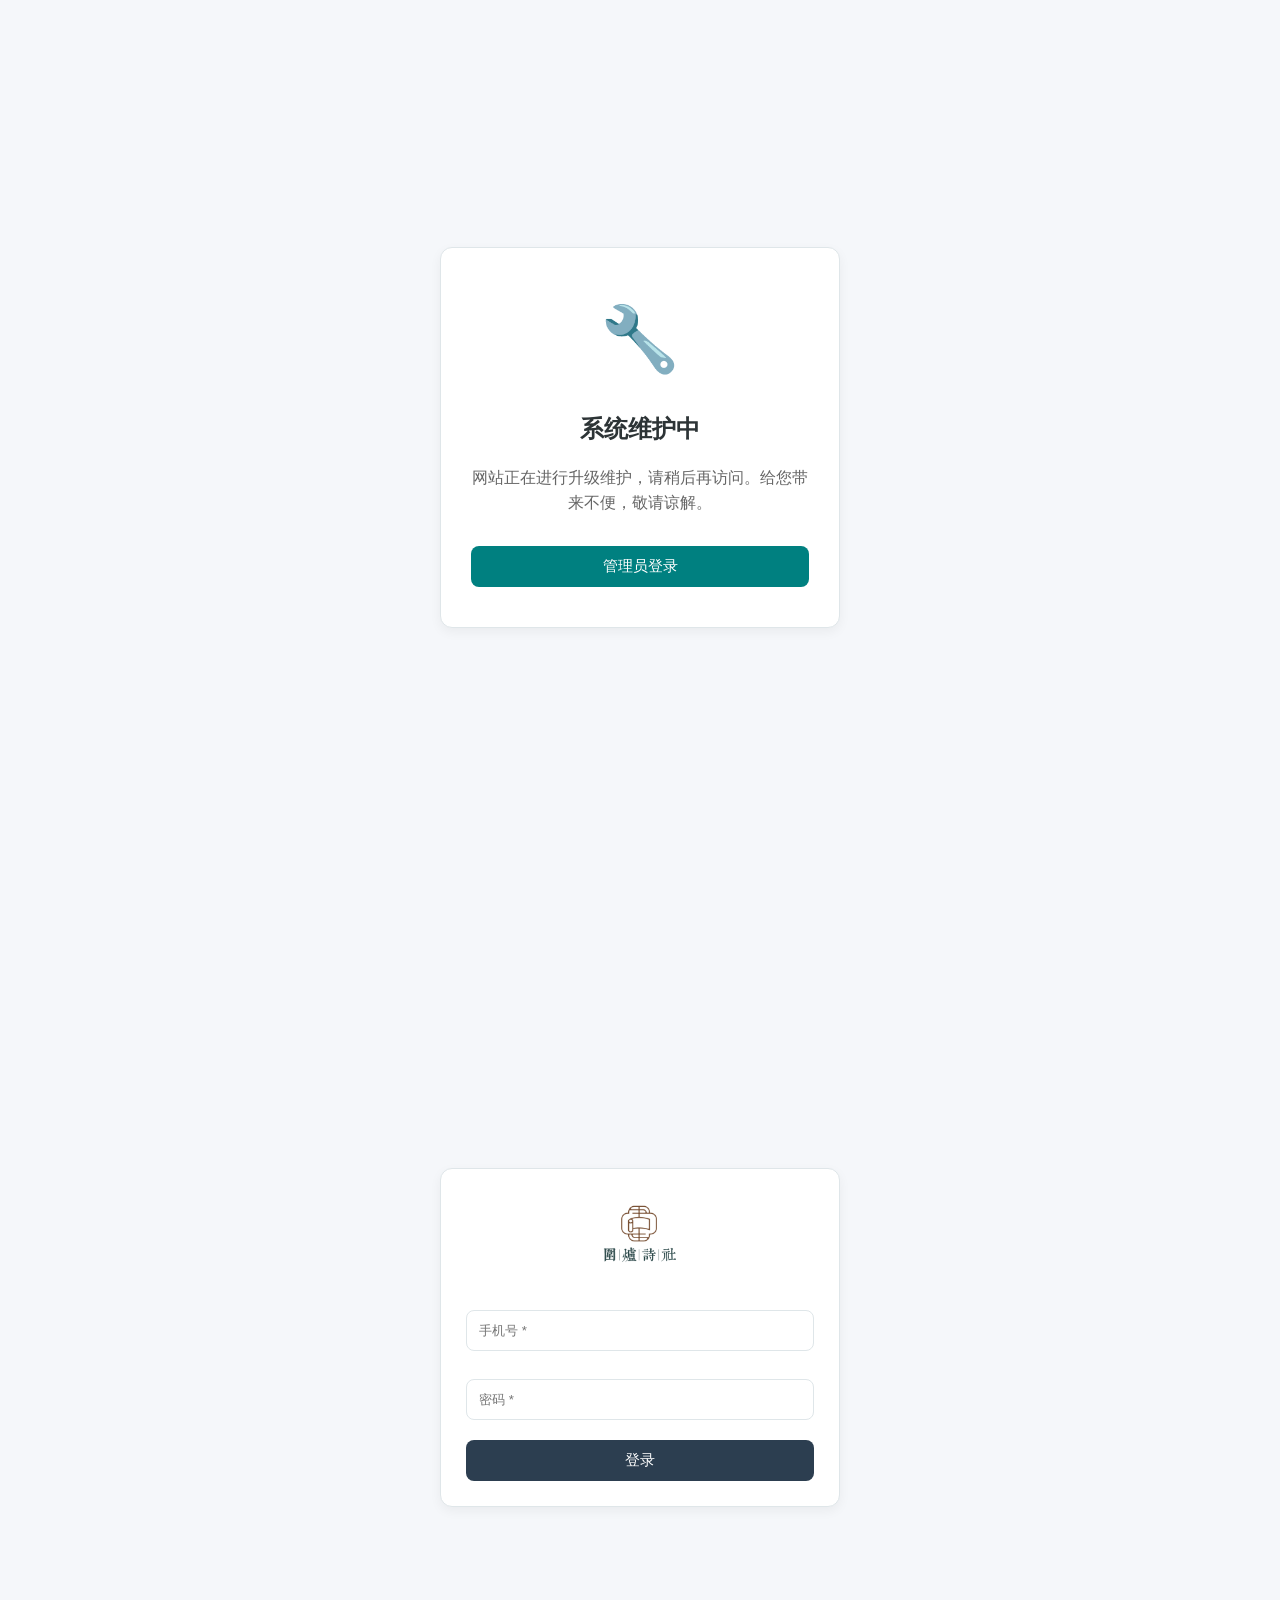
==== src/static/index.html @ 640562e6 "1.完善活动、事务、财务、社员栏目的分页加载更多功能；2.优化财务栏目的字段和统计方式；3.完善部分后端接口的权限验证遗漏。" ====
<!DOCTYPE html>
<html lang="zh-CN">
<head>
    <meta charset="UTF-8">
    <meta name="viewport" content="width=device-width, initial-scale=1.0, maximum-scale=1.0, user-scalable=no">
    <title>围炉诗社</title>
    <link rel="stylesheet" href="/static/style.css">
</head>
<body>
    <!-- 维护模式页面 -->
    <section id="maintenance-section" class="hidden" style="display: flex; height: 100vh; justify-content: center; align-items: center; background: var(--bg);">
        <div class="card" style="width: 100%; max-width: 400px; text-align: center; padding: 40px 30px;">
            <div style="font-size: 64px; margin-bottom: 20px;">🔧</div>
            <h2 style="margin: 0 0 15px 0; color: var(--text);">系统维护中</h2>
            <p style="color: #666; margin-bottom: 30px; line-height: 1.6;">网站正在进行升级维护，请稍后再访问。给您带来不便，敬请谅解。</p>
            <button onclick="showMaintenanceLogin()" style="width: 100%; background: var(--accent);">管理员登录</button>
        </div>
    </section>

    <!-- Login Section (默认隐藏) -->
    <section id="login-section" class="hidden" style="display: flex; height: 100vh; justify-content: center; align-items: center; background: var(--bg);">
        <div class="card" style="width: 100%; max-width: 400px; text-align: center;">
            <div style="margin-bottom: 20px;">
                <img src="/static/logo.png" alt="Logo" style="height: 80px;">
            </div>
            <input type="text" id="login-phone" placeholder="手机号 *">
            <input type="password" id="login-password" placeholder="密码 *">
            <button onclick="login()" style="width: 100%;">登录</button>
        </div>
    </section>

    <!-- Main Content (Hidden by default) -->
    <div id="main-app" class="hidden">
        <nav class="navbar">
            <div class="container nav-container">
                <a href="#" class="brand" onclick="showSection('home')">
                    <img src="/static/logo.png" alt="Logo" class="nav-logo">
                </a>
                <button class="menu-toggle" onclick="toggleMobileMenu()">☰</button>
                <div class="nav-links" id="nav-links">
                    <a href="#" onclick="showSection('activities'); closeMobileMenu();">活动</a>
                    <a href="#" onclick="showSection('chat'); closeMobileMenu();">摆龙门阵</a>
                    <a href="#" onclick="showSection('poems'); closeMobileMenu();">藏诗阁</a>
                    <a href="#" onclick="showSection('tasks'); closeMobileMenu();" class="nav-login-required">事务</a>
                    <a href="#" onclick="showSection('finance'); closeMobileMenu();" class="nav-login-required">财务</a>
                    <a href="#" onclick="showSection('members'); closeMobileMenu();">社员</a>
                    <a href="#" onclick="showSection('admin'); closeMobileMenu();" class="nav-login-required">系统</a>
                    <a href="#" class="nav-user-link nav-login-required" onclick="openProfileModal(); closeMobileMenu();" id="nav-current-user"></a>
                    <a href="#" onclick="logout(); closeMobileMenu();" class="nav-login-required" style="color: #e74c3c;">退出</a>
                    <a href="#" onclick="showLoginPage(); closeMobileMenu();" id="nav-login-btn" class="nav-guest-only" style="color: var(--accent); font-weight: 500;">登录</a>
                </div>
            </div>
        </nav>

        <main class="container">
        
        <!-- Global Search Bar -->
        <div class="search-container">
            <input type="text" id="global-search-input" placeholder="搜索 活动 / 藏诗阁 / 事务 ..." style="width: 100%; padding: 12px; box-sizing: border-box; border: 1px solid #ddd; border-radius: 8px; font-size: 16px; box-shadow: 0 2px 4px rgba(0,0,0,0.05);">
        </div>

        <!-- Search Results Section (Hidden by default) -->
        <section id="search-results-section" class="hidden">
            <h3>搜索结果</h3>
            <div id="search-results-container"></div>
        </section>

        <!-- Home Section -->
        <section id="home" class="active">
            <!-- 第一行：近期活动、最新诗作、围炉值排行榜 -->
            <div class="home-row-1">
                <div class="card home-card">
                    <h3>近期活动</h3>
                    <div id="home-activities-list" class="home-card-content">加载中...</div>
                </div>

                <div class="card home-card">
                    <h3>最新诗作</h3>
                    <div id="latest-poems-list" class="home-card-content">加载中...</div>
                </div>

                <div class="card home-card">
                    <h3 id="points-ranking-title">年度排行榜</h3>
                    <div id="points-ranking-list" class="home-card-content">加载中...</div>
                </div>
            </div>

            <!-- 第二行：今日推荐 + 摆龙门阵（PC端并排，移动端堆叠） -->
            <div class="home-row-2">
                <div class="card home-daily-card">
                    <h3>今日推荐</h3>
                    <div id="daily-poem">加载中...</div>
                </div>
                <div class="card home-chat-card">
                    <h3>摆龙门阵 <span id="home-chat-user-count" style="font-size:0.8em; color:#888;"></span></h3>
                    <div id="home-chat-preview" class="home-card-content home-chat-messages">
                        <div class="empty-hint">暂无消息，快来说点什么吧</div>
                    </div>
                    <div class="home-chat-input-area">
                        <div style="display:flex; gap:8px; align-items:flex-end;">
                            <textarea id="home-chat-input" placeholder="输入消息..." maxlength="1024" rows="1" style="flex:1; margin:0; padding:8px 12px; resize:none; font-family:inherit; font-size:inherit;" oninput="updateHomeChatSendBtn()" onkeydown="if(event.key==='Enter'&&!event.shiftKey){event.preventDefault();sendHomeChatMessage();}"></textarea>
                            <button id="home-chat-send-btn" onclick="sendHomeChatMessage()" disabled style="padding:8px 16px; margin:0;">发送</button>
                        </div>
                    </div>
                </div>
            </div>
        </section>

        <!-- Chat Section -->
        <section id="chat" class="hidden">
            <h2>摆龙门阵</h2>
            <div class="chat-container">
                <div class="chat-main">
                    <div class="card chat-messages-card">
                        <div id="chat-messages" class="chat-messages-list">
                            <div class="empty-hint">暂无消息，快来说点什么吧！</div>
                        </div>
                        <div class="chat-input-area">
                            <div class="chat-input-wrapper">
                                <textarea id="chat-input" placeholder="输入消息（最多1024字）" maxlength="1024" rows="2" oninput="updateChatSendBtn()"></textarea>
                                <div class="chat-input-info">
                                    <span id="chat-char-count">0/1024</span>
                                    <button id="chat-send-btn" onclick="sendChatMessage()" disabled>发送</button>
                                </div>
                            </div>
                        </div>
                    </div>
                </div>
                <div class="chat-sidebar">
                    <div class="card">
                        <h4>在线用户 <span id="chat-online-count">(0)</span></h4>
                        <div id="chat-user-list" class="chat-user-list">
                            <div class="empty-hint">暂无用户</div>
                        </div>
                    </div>
                    <div class="card" style="margin-top:15px;">
                        <h4>龙门阵状态</h4>
                        <div id="chat-status-info" style="font-size:0.85em; color:#666;">
                            <div>内存使用: <span id="chat-memory-usage">-</span></div>
                            <div>消息数量: <span id="chat-msg-count">-</span></div>
                            <div>游客上限: <span id="chat-guest-slots">-</span></div>
                            <div>聊天上限: <span id="chat-max-users">-</span></div>
                        </div>
                    </div>
                </div>
            </div>
        </section>

        <!-- Admin Section -->
        <section id="admin" class="hidden">
            <h2>后台管理仪表盘</h2>
            <div class="card">
                <h3>设备状态</h3>
                <div class="system-status-grid">
                    <div class="status-item">
                        <span class="status-label">设备</span>
                        <span class="status-value" id="admin-platform">-</span>
                    </div>
                    <div class="status-item status-bar-item">
                        <div class="status-bar-header">
                            <span class="status-label">数据存储空间（Flash）</span>
                            <span class="status-text" id="admin-storage-text">-</span>
                        </div>
                        <div class="status-bar">
                            <div class="status-bar-fill" id="admin-storage-bar"></div>
                        </div>
                    </div>
                    <div class="status-item status-bar-item">
                        <div class="status-bar-header">
                            <span class="status-label">运行内存使用</span>
                            <span class="status-text" id="admin-ram-text">-</span>
                        </div>
                        <div class="status-bar">
                            <div class="status-bar-fill" id="admin-ram-bar"></div>
                        </div>
                    </div>
                    <div class="status-item">
                        <span class="status-label">系统时间</span>
                        <span class="status-value status-time" id="admin-system-time">-</span>
                    </div>
                    <div class="status-item status-bar-item">
                        <div class="status-bar-header">
                            <span class="status-label">CPU温度</span>
                            <span class="status-text" id="admin-cpu-temp-text">-</span>
                        </div>
                        <div class="status-bar">
                            <div class="status-bar-fill status-bar-temp" id="admin-cpu-temp-bar"></div>
                        </div>
                    </div>
                    <div class="status-item status-bar-item">
                        <div class="status-bar-header">
                            <span class="status-label">WiFi信号</span>
                            <span class="status-text" id="admin-wifi-signal-text">-</span>
                        </div>
                        <div class="status-bar">
                            <div class="status-bar-fill status-bar-wifi" id="admin-wifi-signal-bar"></div>
                        </div>
                    </div>
                </div>
            </div>

            <div class="card" style="margin-top:20px;">
                <h3>数据统计</h3>
                <div class="stats-grid" id="admin-data-stats">
                    <div class="stat-card">
                        <span class="stat-icon flat-icon icon-members"></span>
                        <div class="stat-info">
                            <span class="stat-value" id="stat-members">-</span>
                            <span class="stat-name">社员</span>
                        </div>
                    </div>
                    <div class="stat-card">
                        <span class="stat-icon flat-icon icon-poems"></span>
                        <div class="stat-info">
                            <span class="stat-value" id="stat-poems">-</span>
                            <span class="stat-name">诗作</span>
                        </div>
                    </div>
                    <div class="stat-card">
                        <span class="stat-icon flat-icon icon-activities"></span>
                        <div class="stat-info">
                            <span class="stat-value" id="stat-activities">-</span>
                            <span class="stat-name">活动</span>
                        </div>
                    </div>
                    <div class="stat-card">
                        <span class="stat-icon flat-icon icon-tasks"></span>
                        <div class="stat-info">
                            <span class="stat-value" id="stat-tasks">-</span>
                            <span class="stat-name">事务</span>
                        </div>
                    </div>
                    <div class="stat-card">
                        <span class="stat-icon flat-icon icon-finance"></span>
                        <div class="stat-info">
                            <span class="stat-value" id="stat-finance">-</span>
                            <span class="stat-name">财务记录</span>
                        </div>
                    </div>
                </div>
            </div>

            <div class="card" style="margin-top:20px;">
                <h3>用户权限说明</h3>
                <div class="role-permissions-grid">
                    <div class="role-card">
                        <div class="role-header" style="background: linear-gradient(135deg, #004d4d, #003d3d);">
                            <span class="role-title">超级管理员</span>
                        </div>
                        <ul class="role-perms">
                            <li>具有系统所有权限</li>
                            <li>Salt与登录有效期设置</li>
                            <li>WiFi与AP配置管理</li>
                            <li>数据备份与恢复</li>
                            <li>管理所有用户与密码</li>
                        </ul>
                    </div>
                    <div class="role-card">
                        <div class="role-header" style="background: linear-gradient(135deg, #006666, #005555);">
                            <span class="role-title">管理员</span>
                        </div>
                        <ul class="role-perms">
                            <li>超管外所有权限</li>
                            <li>管理理事及以下角色</li>
                            <li>WiFi与AP配置管理</li>
                            <li>成员删除与财务记账</li>
                            <li class="perm-deny">不可管理超级管理员</li>
                        </ul>
                    </div>
                    <div class="role-card">
                        <div class="role-header" style="background: linear-gradient(135deg, #008080, #007070);">
                            <span class="role-title">理事</span>
                        </div>
                        <ul class="role-perms">
                            <li>发起活动与事务</li>
                            <li>管理普通社员</li>
                            <li>审批任务与系统设置</li>
                            <li class="perm-deny">不可改Salt/WiFi</li>
                            <li class="perm-deny">不可管理管理员及以上</li>
                        </ul>
                    </div>
                    <div class="role-card">
                        <div class="role-header" style="background: linear-gradient(135deg, #33a3a3, #2d9090);">
                            <span class="role-title">财务</span>
                        </div>
                        <ul class="role-perms">
                            <li>普通社员权限</li>
                            <li>财务记账操作</li>
                            <li>收支明细管理</li>
                            <li class="perm-deny">无成员管理权限</li>
                            <li class="perm-deny">无活动与事务管理权限</li>
                        </ul>
                    </div>
                    <div class="role-card">
                        <div class="role-header" style="background: linear-gradient(135deg, #66c2c2, #55b0b0);">
                            <span class="role-title">普通社员</span>
                        </div>
                        <ul class="role-perms">
                            <li>查看诗社活动</li>
                            <li>发布诗词作品</li>
                            <li>认领事务任务</li>
                            <li>查看财务公示</li>
                            <li>管理个人资料</li>
                        </ul>
                    </div>
                </div>
            </div>

            <div class="card director-only-card" style="margin-top:20px;">
                <h3>系统基础设置</h3>
                
                <!-- 基础信息分组 -->
                <div class="settings-group">
                    <div class="settings-group-title">基础信息</div>
                    <div style="margin-bottom:15px;">
                        <label style="display:block; font-size:0.85em; color:#666; margin-bottom:6px;">系统名称</label>
                        <div class="admin-field-row">
                            <input type="text" id="setting-system-name" placeholder="围炉诗社·理事台" style="flex:1;">
                            <button onclick="saveSystemName()">保存</button>
                        </div>
                    </div>
                    <div>
                        <label style="display:block; font-size:0.85em; color:#666; margin-bottom:6px;">积分名称</label>
                        <div class="admin-field-row">
                            <input type="text" id="setting-points-name" placeholder="围炉值" style="flex:1;">
                            <button onclick="savePointsName()">保存</button>
                        </div>
                    </div>
                </div>
                
                <!-- 功能开关分组 -->
                <div class="settings-group">
                    <div class="settings-group-title">功能开关</div>
                    
                    <div class="switch-row">
                        <div class="switch-info">
                            <div class="switch-title">全站维护模式</div>
                            <div class="switch-desc">开启后仅管理员可访问，其他用户显示维护提示</div>
                        </div>
                        <label class="toggle-switch">
                            <input type="checkbox" id="setting-maintenance-mode" onchange="saveSiteSettings()">
                            <span class="toggle-slider"></span>
                        </label>
                    </div>
                    
                    <div class="switch-row">
                        <div class="switch-info">
                            <div class="switch-title">允许游客访问</div>
                            <div class="switch-desc">关闭后只允许社员及以上用户登录访问网站</div>
                        </div>
                        <label class="toggle-switch">
                            <input type="checkbox" id="setting-allow-guest" onchange="saveSiteSettings()">
                            <span class="toggle-slider"></span>
                        </label>
                    </div>
                    
                    <div class="switch-row">
                        <div class="switch-info">
                            <div class="switch-title">摆龙门阵功能</div>
                            <div class="switch-desc">关闭后用户将无法进入摆龙门阵</div>
                        </div>
                        <label class="toggle-switch">
                            <input type="checkbox" id="setting-chat-enabled" onchange="saveSiteSettings()">
                            <span class="toggle-slider"></span>
                        </label>
                    </div>
                    
                    <div style="margin-top:12px;">
                        <label style="display:block; font-size:0.85em; color:#666; margin-bottom:6px;">龙门阵游客上限</label>
                        <div class="admin-field-row">
                            <input type="number" id="setting-chat-guest-max" min="0" max="10" placeholder="10" style="flex:1;">
                            <button onclick="saveSiteSettings()">保存</button>
                        </div>
                        <p style="font-size:0.75em; color:#888; margin-top:6px;">允许游客参与人数，范围0-10人，0表示禁止游客</p>
                    </div>
                    
                    <div style="margin-top:12px;">
                        <label style="display:block; font-size:0.85em; color:#666; margin-bottom:6px;">龙门阵人数上限</label>
                        <div class="admin-field-row">
                            <input type="number" id="setting-chat-max-users" min="5" max="100" placeholder="20" style="flex:1;">
                            <button onclick="saveSiteSettings()">保存</button>
                        </div>
                        <p style="font-size:0.75em; color:#888; margin-top:6px;">限制同时在线人数，范围5-100人，默认20人</p>
                    </div>
                    
                    <div style="margin-top:12px;">
                        <label style="display:block; font-size:0.85em; color:#666; margin-bottom:6px;">聊天室缓存大小 (KB)</label>
                        <div class="admin-field-row">
                            <input type="number" id="setting-chat-cache-size" min="16" max="1024" placeholder="128" style="flex:1;">
                            <button onclick="saveSiteSettings()">保存</button>
                        </div>
                        <p style="font-size:0.75em; color:#888; margin-top:6px;">消息缓存占用内存，范围16-1024KB，默认128KB</p>
                    </div>
                </div>
            </div>

            <div class="card admin-only-card" style="margin-top:20px;">
                <h3>WiFi 设置</h3>
                <p style="color:#666; font-size:0.85em; margin-bottom:15px;">配置设备网络连接，支持STA客户端模式和AP热点模式。</p>
                
                <!-- STA模式 -->
                <div style="margin-bottom:20px; padding-bottom:20px; border-bottom:1px solid #eee;">
                    <h4 style="font-size:0.95em; color:#333; margin-bottom:15px; display:flex; align-items:center;">
                        <span id="wifi-mode-sta-badge" style="background:#6c757d; color:#fff; width:20px; height:20px; border-radius:50%; display:inline-flex; align-items:center; justify-content:center; font-size:0.75em; margin-right:8px;">1</span>
                        STA模式（连接WiFi）
                    </h4>
                    <div class="wifi-form-grid" style="margin-bottom:15px;">
                        <div>
                            <label style="display:block; font-size:0.85em; color:#666; margin-bottom:4px;">WiFi名称 (SSID)</label>
                            <input type="text" id="wifi-ssid" placeholder="输入WiFi名称" style="width:100%;">
                        </div>
                        <div>
                            <label style="display:block; font-size:0.85em; color:#666; margin-bottom:4px;">WiFi密码</label>
                            <input type="password" id="wifi-password" placeholder="输入WiFi密码" style="width:100%;">
                        </div>
                    </div>
                    
                    <div style="margin-bottom:12px;">
                        <label style="display:block; font-size:0.85em; color:#666; margin-bottom:10px;">IP地址获取方式</label>
                        <div class="ip-mode-selector">
                            <label class="ip-mode-option">
                                <input type="radio" name="wifi-ip-mode" value="dhcp" checked onchange="toggleStaticIpFields()">
                                <span class="ip-mode-label">
                                    <span class="ip-mode-title">自动获取</span>
                                    <span class="ip-mode-desc">DHCP</span>
                                </span>
                            </label>
                            <label class="ip-mode-option">
                                <input type="radio" name="wifi-ip-mode" value="static" onchange="toggleStaticIpFields()">
                                <span class="ip-mode-label">
                                    <span class="ip-mode-title">静态IP</span>
                                    <span class="ip-mode-desc">手动配置</span>
                                </span>
                            </label>
                        </div>
                    </div>
                    
                    <div id="static-ip-fields" class="hidden" style="padding:15px; background:#f8f9fa; border-radius:8px; margin-top:10px;">
                        <div class="wifi-form-grid">
                            <div>
                                <label style="display:block; font-size:0.8em; color:#666; margin-bottom:4px;">IP地址</label>
                                <input type="text" id="wifi-sta-ip" placeholder="192.168.1.100" style="width:100%;">
                            </div>
                            <div>
                                <label style="display:block; font-size:0.8em; color:#666; margin-bottom:4px;">子网掩码</label>
                                <input type="text" id="wifi-sta-subnet" placeholder="255.255.255.0" style="width:100%;">
                            </div>
                            <div>
                                <label style="display:block; font-size:0.8em; color:#666; margin-bottom:4px;">网关</label>
                                <input type="text" id="wifi-sta-gateway" placeholder="192.168.1.1" style="width:100%;">
                            </div>
                            <div>
                                <label style="display:block; font-size:0.8em; color:#666; margin-bottom:4px;">DNS服务器</label>
                                <input type="text" id="wifi-sta-dns" placeholder="8.8.8.8" style="width:100%;">
                            </div>
                        </div>
                    </div>
                </div>
                
                <!-- AP模式 -->
                <div style="margin-bottom:20px;">
                    <h4 style="font-size:0.95em; color:#333; margin-bottom:15px; display:flex; align-items:center;">
                        <span id="wifi-mode-ap-badge" style="background:#6c757d; color:#fff; width:20px; height:20px; border-radius:50%; display:inline-flex; align-items:center; justify-content:center; font-size:0.75em; margin-right:8px;">2</span>
                        AP模式（热点）
                    </h4>
                    <p style="font-size:0.8em; color:#888; margin-bottom:12px;">WiFi连接失败时自动启用，用于首次配置或应急访问</p>
                    <div class="wifi-form-grid" style="margin-bottom:12px;">
                        <div>
                            <label style="display:block; font-size:0.85em; color:#666; margin-bottom:4px;">热点名称</label>
                            <input type="text" id="wifi-ap-ssid" placeholder="围炉诗社小热点" style="width:100%;">
                        </div>
                        <div>
                            <label style="display:block; font-size:0.85em; color:#666; margin-bottom:4px;">热点密码</label>
                            <input type="password" id="wifi-ap-password" placeholder="设置热点密码" style="width:100%;">
                        </div>
                    </div>
                    <div>
                        <label style="display:block; font-size:0.85em; color:#666; margin-bottom:4px;">AP模式IP地址</label>
                        <input type="text" id="wifi-ap-ip" placeholder="192.168.1.68" class="wifi-ap-ip-input">
                        <p style="font-size:0.75em; color:#999; margin-top:4px;">连接热点后，访问此IP进入系统后台</p>
                    </div>
                </div>
                
                <div style="display:flex; gap:10px; justify-content:flex-end; padding-top:15px; border-top:1px solid #eee;">
                    <button onclick="loadWifiConfig()" style="background:#6c757d;">刷新配置</button>
                    <button onclick="saveWifiConfig()">保存配置</button>
                </div>
                <p style="font-size:0.8em; color:#e67e22; margin-top:12px; text-align:center;">提示：WiFi配置修改后需要重启设备才能生效</p>
            </div>

            <div class="card director-only-card" style="margin-top:20px;" id="admin-custom-fields">
                <h3>社员资料自定义字段管理</h3>
                <p style="color:#666; font-size:0.85em; margin-bottom:15px;">定义社员的额外资料字段，填写后将显示在社员编辑表单中。</p>
                <div id="settings-fields-list" class="custom-fields-list">Loading...</div>
                <div class="custom-field-add">
                    <input type="text" id="new-field-label" placeholder="字段名称 (如: 微信号)" maxlength="10">
                    <select id="new-field-type">
                        <option value="text">文本</option>
                        <option value="number">数字</option>
                        <option value="date">日期</option>
                        <option value="email">邮箱</option>
                        <option value="textarea">多行文本</option>
                    </select>
                    <div class="required-toggle">
                        <label class="toggle-switch">
                            <input type="checkbox" id="new-field-required">
                            <span class="toggle-slider"></span>
                        </label>
                        <span class="required-switch-label">必填</span>
                    </div>
                    <button onclick="addCustomFieldInput()">添加</button>
                </div>
            </div>

            <div class="card director-only-card" style="margin-top:20px;">
                <h3>登录日志</h3>
                <p style="color:#666; font-size:0.9em;">最近20条登录记录</p>
                <div id="login-logs-list" class="login-logs-container">加载中...</div>
            </div>

            <div class="card super-admin-only-card" style="margin-top:20px;">
                <h3>安全设置</h3>
                <div>
                    <label style="display:block; font-size:0.85em; color:#666; margin-bottom:6px;">密码加盐值 (Salt)</label>
                    <div class="admin-field-row">
                        <input type="text" id="setting-password-salt" placeholder="输入密码加盐值" style="flex:1;">
                        <button onclick="savePasswordSalt()" style="background:#e67e22;">保存</button>
                    </div>
                    <p style="font-size:0.8em; color:#e74c3c; margin-top:8px;">注意：修改Salt后所有现有密码将失效，需要重置！</p>
                </div>
                <div style="margin-top:20px;">
                    <label style="display:block; font-size:0.85em; color:#666; margin-bottom:6px;">登录有效期 (天)</label>
                    <div class="admin-field-row">
                        <input type="number" id="setting-token-expire-days" min="1" max="365" placeholder="30" style="flex:1;">
                        <button onclick="saveTokenExpireDays()" style="background:#e67e22;">保存</button>
                    </div>
                    <p style="font-size:0.8em; color:#666; margin-top:8px;">设置用户登录后的会话有效期，范围1-365天，默认30天。</p>
                </div>
            </div>

            <div class="card super-admin-only-card" style="margin-top:20px;">
                <h3>数据备份</h3>
                <p style="color:#666; font-size:0.85em; margin-bottom:15px;">导出或导入全站数据备份，用于数据迁移或灾难恢复。</p>
                <div style="display:flex; gap:15px; flex-wrap:wrap;">
                    <div style="flex:1; min-width:200px;">
                        <label style="display:block; font-size:0.85em; color:#666; margin-bottom:6px;">导出数据</label>
                        <button onclick="exportBackup()" style="width:100%; background:var(--accent);">下载备份文件</button>
                    </div>
                    <div style="flex:1; min-width:200px;">
                        <label style="display:block; font-size:0.85em; color:#666; margin-bottom:6px;">导入数据</label>
                        <input type="file" id="backup-file-input" accept=".json" style="display:none;" onchange="importBackup(event)">
                        <button onclick="document.getElementById('backup-file-input').click()" style="width:100%; background:#e67e22;">选择备份文件</button>
                    </div>
                </div>
                <p style="font-size:0.8em; color:#e74c3c; margin-top:12px;">警告：导入数据将覆盖现有数据，请谨慎操作！</p>
            </div>
        </section>

        <!-- Poems Section -->
        <section id="poems" class="hidden">
            <div class="header-row">
                <h2>藏诗阁</h2>
                <button id="btn-add-poem" onclick="openPoemModal()" class="hidden">撰写新作品</button>
            </div>
            
            <div id="poem-list"></div>
            
            <button id="poem-load-more" class="load-more-btn hidden" onclick="loadMorePoems()">查看更多作品</button>
        </section>

        <!-- Activities Section -->
        <section id="activities" class="hidden">
            <div class="header-row">
                <h2>诗社活动</h2>
                <button onclick="openActivityModal()" id="btn-add-activity" class="hidden">发起活动</button>
            </div>
            <div id="activity-list"></div>
            <button id="activity-load-more" class="load-more-btn hidden" onclick="loadMoreActivities()">查看更多活动</button>
        </section>

        <!-- Finance Section -->
        <section id="finance" class="hidden">
            <div class="header-row">
                <h2>财务公示</h2>
                <button onclick="openFinanceModal()" id="btn-add-finance" class="hidden">记一笔</button>
            </div>
            <div class="card finance-stats">
                <div class="finance-balance">
                    <h4>当前余额</h4>
                    <span id="balance" class="balance-value">0</span>
                </div>
                <div class="finance-details">
                    <div class="stat-item">
                        <h4>本年度总收入</h4>
                        <span id="total-income" class="money plus">0</span>
                    </div>
                    <div class="stat-item">
                        <h4>本年度总支出</h4>
                        <span id="total-expense" class="money minus">0</span>
                    </div>
                </div>
            </div>
            <table class="table">
                <thead><tr><th>日期</th><th>摘要</th><th>金额</th><th>经办</th><th id="finance-op-th" class="hidden">操作</th></tr></thead>
                <tbody id="finance-list"></tbody>
            </table>
            <button id="finance-load-more" class="load-more-btn hidden" onclick="loadMoreFinance()">查看更多记录</button>
        </section>

        <!-- Tasks Section -->
        <section id="tasks" class="hidden">
            <div class="header-row">
                <h2 id="tasks-section-title">事务与积分</h2>
                <button onclick="openTaskModal()" id="btn-add-task" class="hidden">发布事务</button>
            </div>
            <div id="task-list"></div>
            <button id="task-load-more" class="load-more-btn hidden" onclick="loadMoreTasks()">查看更多事务</button>
        </section>

        <!-- Members Section -->
        <section id="members" class="hidden">
            <div class="header-row">
                <h2>社员名录</h2>
                <button onclick="openMemberModal()" id="btn-add-member" class="hidden">录入社员</button>
            </div>
            <div id="member-list" class="grid"></div>
            <button id="member-load-more" class="load-more-btn hidden" onclick="loadMoreMembers()">查看更多社员</button>
        </section>
    </main>

    <!-- Modals -->
    <div id="modal-poem" class="modal hidden">
        <div class="modal-content">
            <span class="close" onclick="toggleModal('modal-poem')"></span>
            <h3>发布新作</h3>
            <input type="text" id="p-title" placeholder="诗名/标题 *">
            <textarea id="p-content" placeholder="正文 *" rows="6"></textarea>
            <select id="p-type">
                <option>古体诗</option>
                <option>绝句</option>
                <option>律诗</option>
                <option>排律</option>
                <option>词</option>
                <option>现代诗</option>
                <option>文章</option>
                <option>其它</option>
            </select>
            <label for="p-date" class="date-label">发布时间</label>
            <input type="datetime-local" id="p-date">
            
            <div id="poem-modal-actions" style="display:flex; justify-content:flex-end; gap:10px; margin-top:15px;">
                <!-- Buttons injected by JS -->
            </div>
        </div>
    </div>

    <div id="modal-finance" class="modal hidden">
        <div class="modal-content">
            <span class="close" onclick="toggleModal('modal-finance')"></span>
            <h3>财务记账</h3>
            <select id="f-type">
                <option value="income">收入</option>
                <option value="expense">支出</option>
            </select>
            <select id="f-category">
                <option value="会费">会费</option>
                <option value="活动费用">活动费用</option>
                <option value="物资采购">物资采购</option>
                <option value="稿费">稿费</option>
                <option value="捐赠">捐赠</option>
                <option value="结转">结转</option>
                <option value="其他">其他</option>
            </select>
            <input type="number" id="f-amount" placeholder="金额 *">
            <input type="text" id="f-summary" placeholder="摘要 *">
            <input type="text" id="f-handler" placeholder="经办人 *">
            <input type="date" id="f-date" placeholder="记账日期 *">
            <button onclick="submitFinance()">提交</button>
        </div>
    </div>

    <div id="modal-task" class="modal hidden">
        <div class="modal-content">
            <span class="close" onclick="toggleModal('modal-task')"></span>
            <h3 id="task-modal-title">发布事务</h3>
            <input type="text" id="t-title" placeholder="事务标题 *">
            <textarea id="t-description" placeholder="事务描述" rows="6"></textarea>
            <input type="number" id="t-reward" placeholder="奖励积分" min="0">
            <select id="t-assignee" style="width:100%;">
                <option value="">指派给（可选）</option>
            </select>
            <div id="task-modal-actions" style="display:flex; justify-content:flex-end; gap:10px; margin-top:15px;">
                <button onclick="submitTask()">发布</button>
            </div>
        </div>
    </div>

    <div id="modal-member" class="modal hidden">
        <div class="modal-content">
            <span class="close" onclick="toggleModal('modal-member')"></span>
            <h3>录入新社员</h3>
            <input type="text" id="m-name" placeholder="姓名 *">
            <input type="text" id="m-alias" placeholder="雅号/花名">
            <input type="text" id="m-phone" placeholder="手机号 *">
            <input type="password" id="m-password" placeholder="初始密码 *">
            <select id="m-role">
                <option value="member">普通社员</option>
                <option value="director">理事</option>
                <option value="finance">财务</option>
                <option value="admin">管理员</option>
                <option value="super_admin">超级管理员</option>
            </select>
            <input type="number" id="m-points" placeholder="初始积分 (默认0)">
            <label for="m-birthday" class="date-label">生日</label>
            <input type="date" id="m-birthday">
            <div id="m-custom-fields-container" style="margin: 10px 0; border-top: 1px solid #eee; padding-top: 10px;"></div>
            <button onclick="submitMember()">保存</button>
        </div>
    </div>

    <div id="modal-profile" class="modal hidden">
        <div class="modal-content" style="max-width:450px;">
            <span class="close" onclick="toggleModal('modal-profile')"></span>
            <h3 style="margin-top:25px;">个人中心</h3>
            
            <div style="background:#f8f9fa; padding:15px; border-radius:8px; margin-bottom:20px;">
                <div style="display:flex; align-items:center; gap:12px;">
                    <div style="width:50px; height:50px; background:var(--accent); color:#fff; border-radius:50%; display:flex; align-items:center; justify-content:center; font-size:1.5em;" id="profile-avatar">👤</div>
                    <div>
                        <div style="font-weight:600; font-size:1.1em;" id="profile-display-name">-</div>
                        <div style="color:#666; font-size:0.85em;" id="profile-role">-</div>
                    </div>
                </div>
            </div>
            
            <input type="text" id="profile-alias" placeholder="雅号">
            <label for="profile-birthday" class="date-label">生日</label>
            <input type="date" id="profile-birthday">
            <button onclick="saveProfile()" style="width:100%;">保存资料</button>
            
            <div style="border-top:1px solid #eee; padding-top:15px; margin-top:15px;">
                <h4 style="font-size:0.95em; color:#333; margin-bottom:12px;">修改密码</h4>
                <input type="password" id="profile-old-password" placeholder="原密码 *">
                <input type="password" id="profile-new-password" placeholder="新密码 *">
                <input type="password" id="profile-confirm-password" placeholder="确认新密码 *">
                <button onclick="submitProfilePassword()" style="width:100%; background:#6c757d;">修改密码</button>
            </div>
        </div>
    </div>

    <div id="modal-activity" class="modal hidden">
        <div class="modal-content">
            <span class="close" onclick="toggleModal('modal-activity')"></span>
            <h3>发起活动</h3>
            <input type="text" id="act-title" placeholder="活动主题 *">
            <textarea id="act-desc" placeholder="活动详情/说明" rows="6"></textarea>
            <label for="act-date" class="date-label">活动时间 *</label>
            <input type="datetime-local" id="act-date">
            <input type="text" id="act-location" placeholder="活动地点">
            <select id="act-status">
                <option value="筹备中">筹备中</option>
                <option value="报名中">报名中</option>
                <option value="进行中">进行中</option>
                <option value="已结束">已结束</option>
            </select>
            <button onclick="submitActivity()">发布</button>
        </div>
    </div>

    <!-- Read-Only Activity Detail Modal -->
    <div id="modal-activity-view" class="modal hidden">
        <div class="modal-content">
            <span class="close" onclick="toggleModal('modal-activity-view')"></span>
            <div style="display:flex; justify-content:space-between; align-items:flex-start; margin-top:35px; margin-bottom:20px;">
                <h3 id="view-act-title" style="margin:0; padding:0; flex:1; padding-right:12px;"></h3>
                <span id="view-act-status" class="points-badge" style="flex-shrink:0; margin:0;"></span>
            </div>
            <!-- Combined Info Area -->
            <div id="view-act-container" style="color:#444;"></div>
            
            <div id="view-act-actions" style="margin-top:20px; padding-top:15px; border-top:1px solid #eee; display:flex; justify-content:flex-end; gap:10px;"></div>
        </div>
    </div>
    
    <!-- Backup Progress Modal -->
    <div id="modal-backup-progress" class="modal hidden" style="z-index:10000;">
        <div class="modal-content" style="max-width:360px; margin:auto; padding:20px 25px;">
            <h3 id="backup-progress-title" style="margin:0 0 15px 0; font-size:1.1em;">数据备份中...</h3>
            <div style="margin-bottom:12px;">
                <div style="display:flex; justify-content:space-between; margin-bottom:6px; font-size:0.9em;">
                    <span id="backup-progress-status">准备中...</span>
                    <span id="backup-progress-percent">0%</span>
                </div>
                <div style="background:#e0e0e0; border-radius:4px; height:16px; overflow:hidden;">
                    <div id="backup-progress-bar" style="background:var(--accent); height:100%; width:0%; transition:width 0.3s;"></div>
                </div>
            </div>
            <p id="backup-progress-detail" style="font-size:0.8em; color:#888; margin:0;">正在处理...</p>
        </div>
    </div>
    
    </div> <!-- Close main-app div -->
    <script src="/static/marked.umd.js"></script>
    <script src="/static/purify.min.js"></script>
    <script src="/static/app.js"></script>
</body>
</html>
---- static/style.css ----
/* Modern Minimalist Theme Refined */
:root {
    --primary: #2c3e50;
    --accent: #008080;
    --bg: #f5f7fa;
    --card-bg: #ffffff;
    --text: #2d3436;
    --text-muted: #636e72;
    --border: #dfe6e9;
    --radius: 12px;
    --shadow: 0 4px 12px rgba(0,0,0,0.05);
}

* { box-sizing: border-box; }

body { 
    font-family: -apple-system, BlinkMacSystemFont, "Segoe UI", Roboto, "Helvetica Neue", Arial, sans-serif;
    background: var(--bg);
    color: var(--text);
    margin: 0;
    padding: 0;
    line-height: 1.6;
}

/* Navbar */
.navbar { 
    background: rgba(255, 255, 255, 0.95); /* More opaque */
    backdrop-filter: blur(10px);
    border-bottom: 1px solid var(--border);
    padding: 1rem 0; /* Increased padding */
    position: sticky;
    top: 0;
    z-index: 1000;
    box-shadow: 0 2px 10px rgba(0,0,0,0.05); /* Stronger shadow */
    margin-bottom: 20px; /* Force spacing below navbar */
}

.container { max-width: 1100px; margin: 0 auto; padding: 0 20px; }

.nav-container { display: flex; justify-content: space-between; align-items: center; }

.brand { 
    font-size: 1.5rem; 
    font-weight: 700; 
    color: var(--primary); 
    text-decoration: none; 
    display: flex; 
    align-items: center; 
    gap: 12px;
}

.nav-logo {
    height: 60px; /* Increased size */
    width: auto;
    display: block;
}

.nav-links a { 
    color: var(--text-muted); 
    text-decoration: none; 
    margin-left: 20px; 
    font-weight: 500;
    padding: 8px 12px;
    border-radius: 6px;
    transition: all 0.2s;
}
.nav-links a:hover { 
    background: rgba(0,0,0,0.03);
    color: var(--primary); 
}

/* Main Layout */
main { 
    margin-top: 60px; /* Increased top margin for better spacing */
    padding-top: 20px;
}

.section { display: none; }
.section.active { 
    display: block; 
    animation: fadeIn 0.4s ease-out; 
}
@keyframes fadeIn {
    from { opacity: 0; transform: translateY(10px); }
    to { opacity: 1; transform: translateY(0); }
}

.card { 
    background: var(--card-bg); 
    padding: 25px; 
    border-radius: var(--radius); 
    box-shadow: var(--shadow); 
    border: 1px solid var(--border);
    margin-bottom: 25px; 
}

h2 { 
    color: var(--primary); 
    font-weight: 700; 
    margin-top: 0; 
    margin-bottom: 1.2rem;
    font-size: 1.5rem;
}
h3 { margin-top: 0; font-weight: 600; color: var(--text); }
h4 { color: var(--text-muted); font-weight: 500; margin-top: 0;}

/* Forms */
input, select, textarea { 
    width: 100%; 
    padding: 12px; 
    margin: 8px 0 20px; 
    border: 1px solid var(--border); 
    border-radius: 8px; 
    font-family: inherit;
    transition: border-color 0.2s;
    resize: none; 
    background-color: #fff; /* Force white background */
    color: var(--text);     /* Force standard text color */
    appearance: none;       /* Remove native styling (iOS grey bg) */
    -webkit-appearance: none; 
}
input:focus, select:focus, textarea:focus {
    outline: none;
    border-color: var(--accent);
}

/* Custom Select Arrow */
select {
    background-image: url("data:image/svg+xml;charset=UTF-8,%3csvg xmlns='http://www.w3.org/2000/svg' viewBox='0 0 24 24' fill='none' stroke='%23666' stroke-width='2' stroke-linecap='round' stroke-linejoin='round'%3e%3cpolyline points='6 9 12 15 18 9'%3e%3c/polyline%3e%3c/svg%3e");
    background-repeat: no-repeat;
    background-position: right 10px center;
    background-size: 16px;
    padding-right: 30px;
}

button { 
    background: var(--primary); 
    color: white; 
    border: none; 
    padding: 10px 20px; 
    border-radius: 8px; 
    cursor: pointer; 
    font-size: 0.95rem;
    font-weight: 500;
    transition: transform 0.1s, opacity 0.2s;
}
button:hover { opacity: 0.9; transform: translateY(-1px); }
button:active { transform: translateY(0); }

/* Dashboard */
.dashboard-grid {
    display: grid;
    grid-template-columns: repeat(auto-fit, minmax(250px, 1fr));
    gap: 20px;
}
.dash-item {
    background: white;
    padding: 25px;
    border-radius: var(--radius);
    border: 1px solid var(--border);
    text-align: center;
    box-shadow: var(--shadow);
}
.dash-item span { display: block; color: var(--text-muted); font-size: 0.9rem; margin-bottom: 5px; text-transform: uppercase; letter-spacing: 0.5px;}
.dash-item strong { display: block; font-size: 2rem; color: var(--primary); font-weight: 800;}

/* Lists & Tables */
.header-row { 
    display: flex; 
    justify-content: space-between; 
    align-items: center; 
    margin-bottom: 20px; 
    padding-bottom: 15px;
    border-bottom: 1px solid var(--border);
}

.table-responsive { overflow-x: auto; }
.table { width: 100%; border-collapse: collapse; font-size: 0.95rem; }
.table th { text-align: left; padding: 12px 15px; color: var(--text-muted); font-weight: 600; border-bottom: 2px solid var(--border); }
.table td { padding: 12px 15px; border-bottom: 1px solid var(--border); }
.money { font-family: "SF Mono", "Menlo", monospace; font-weight: 600; }
.plus { color: #27ae60; }
.minus { color: #e74c3c; }

/* Members Grid */
.grid { 
    display: grid; 
    grid-template-columns: repeat(auto-fill, minmax(180px, 1fr)); 
    gap: 20px; 
}
.member-card { 
    text-align: center; 
    border: 1px solid var(--border); 
    padding: 20px; 
    border-radius: var(--radius); 
    background: white; 
    transition: box-shadow 0.2s;
}
.member-card:hover { box-shadow: var(--shadow); }
.member-avatar { font-size: 2.5rem; margin-bottom: 10px; display: block; }
.member-role { font-size: 0.85rem; color: var(--text-muted); display: block; margin-top: 5px; }
.points-badge { 
    background: #e1f5fe; 
    color: #0288d1; 
    padding: 4px 10px; 
    border-radius: 20px; 
    font-size: 0.8rem; 
    font-weight: 600;
    display: inline-block;
    margin-top: 8px;
}
.delete-btn {
    background: transparent;
    color: #e74c3c;
    border: 1px solid #fadbd8;
    padding: 4px 10px;
    font-size: 0.8rem;
    margin-top: 10px;
}
.delete-btn:hover { background: #fdedec; }

/* Poems */
.poem-card { 
    padding: 30px; 
    background: white;
    border-radius: var(--radius);
}
.poem-card blockquote {
    border-left: 4px solid var(--accent);
    margin: 0;
    padding-left: 20px;
}
.poem-card::before { display: none; } /* Remove old icon */
.poem-body { 
    white-space: pre-wrap; 
    line-height: 1.8; 
    font-size: 1.1rem;
    color: #2d3436;
    font-family: "Georgia", serif; /* Serif for poems looks better */
}
.poem-meta { 
    display: flex;
    justify-content: space-between;
    margin-top: 20px;
    padding-top: 15px;
    border-top: 1px solid var(--border);
    color: var(--text-muted);
    font-size: 0.9rem;
}

/* Modal */
.modal { 
    display: none; 
    position: fixed; 
    top: 0; 
    left: 0; 
    width: 100%; 
    height: 100%; 
    background: rgba(0,0,0,0.3); /* Slightly lighter base */
    backdrop-filter: blur(8px); /* Frosted glass effect */
    -webkit-backdrop-filter: blur(8px); /* Safari support */
    z-index: 2000; 
    overflow-y: auto; 
    -webkit-overflow-scrolling: touch; 
}
.modal-content { 
    position: relative;
    background: white; 
    margin: 40px auto; 
    padding: 30px; 
    width: 90%; 
    max-width: 500px; 
    border-radius: 16px; 
    box-shadow: 0 15px 40px rgba(0,0,0,0.2);
    animation: slideUp 0.3s;
}

.close {
    position: absolute;
    top: 15px;
    right: 15px;
    width: 32px;
    height: 32px;
    background: #f1f3f5;
    color: #636e72;
    border-radius: 50%;
    text-align: center;
    line-height: 32px;
    font-size: 20px;
    cursor: pointer;
    transition: all 0.2s ease;
    display: flex; /* Centering fix */
    align-items: center;
    justify-content: center;
}
.close:hover {
    background: #e74c3c;
    color: white;
    transform: rotate(90deg);
}

@keyframes slideUp { from { transform: translateY(20px); opacity: 0; } to { transform: translateY(0); opacity: 1; } }

/* Stats Widget */
.stats-card { 
    display: flex; 
    justify-content: space-between; 
    background: white;
    padding: 10px;
}
.stat-item { flex: 1; text-align: center; border-right: 1px solid var(--border); }
.stat-item:last-child { border-right: none; }
.stat-item h4 { font-size: 0.75rem; text-transform: uppercase; letter-spacing: 1px; color: var(--text-muted); margin-bottom: 5px; }
.stat-item span { font-size: 1.2rem; font-weight: 700; color: var(--primary); }

/* Tasks */
.task-item {
    display: flex;
    justify-content: space-between;
    align-items: center;
}
.task-reward {
    color: #e67e22; /* Gold/Orange */
    font-weight: bold;
}

/* Mobile Optimizations */
@media (max-width: 600px) {
    .navbar {
        padding: 10px 0;
    }
    
    .nav-container {
        flex-direction: column;
        align-items: flex-start;
    }

    .brand {
        margin-bottom: 10px;
        width: 100%;
        justify-content: center;
    }
    
    .nav-links {
        display: flex;
        width: 100%;
        overflow-x: auto; /* Horizontal Scroll */
        white-space: nowrap;
        padding-bottom: 5px;
        -webkit-overflow-scrolling: touch;
        gap: 10px;
        justify-content: flex-start; /* Start from left */
    }

    .nav-links a {
        margin-left: 0;
        margin-right: 10px;
        background: #f1f3f5;
        padding: 8px 16px;
        font-size: 0.9rem;
        flex-shrink: 0; /* Prevent shrinking */
    }

    .main-app {
        margin-top: 20px;
    }

    .stats-card { flex-wrap: wrap; }
    .stat-item { width: 50%; border-bottom: 1px solid var(--border); padding: 10px 0; border-right: none;}
    .stat-item:nth-child(even) { border-left: 1px solid var(--border); }
    
    /* Improve spacing on mobile */
    main {
        margin-top: 20px; /* Reset */
        padding-top: 20px;
    }
}

/* Prevent Zoom on Mobile Inputs */
@media screen and (max-width: 768px) {
    input, select, textarea {
        font-size: 16px !important;
    }
}
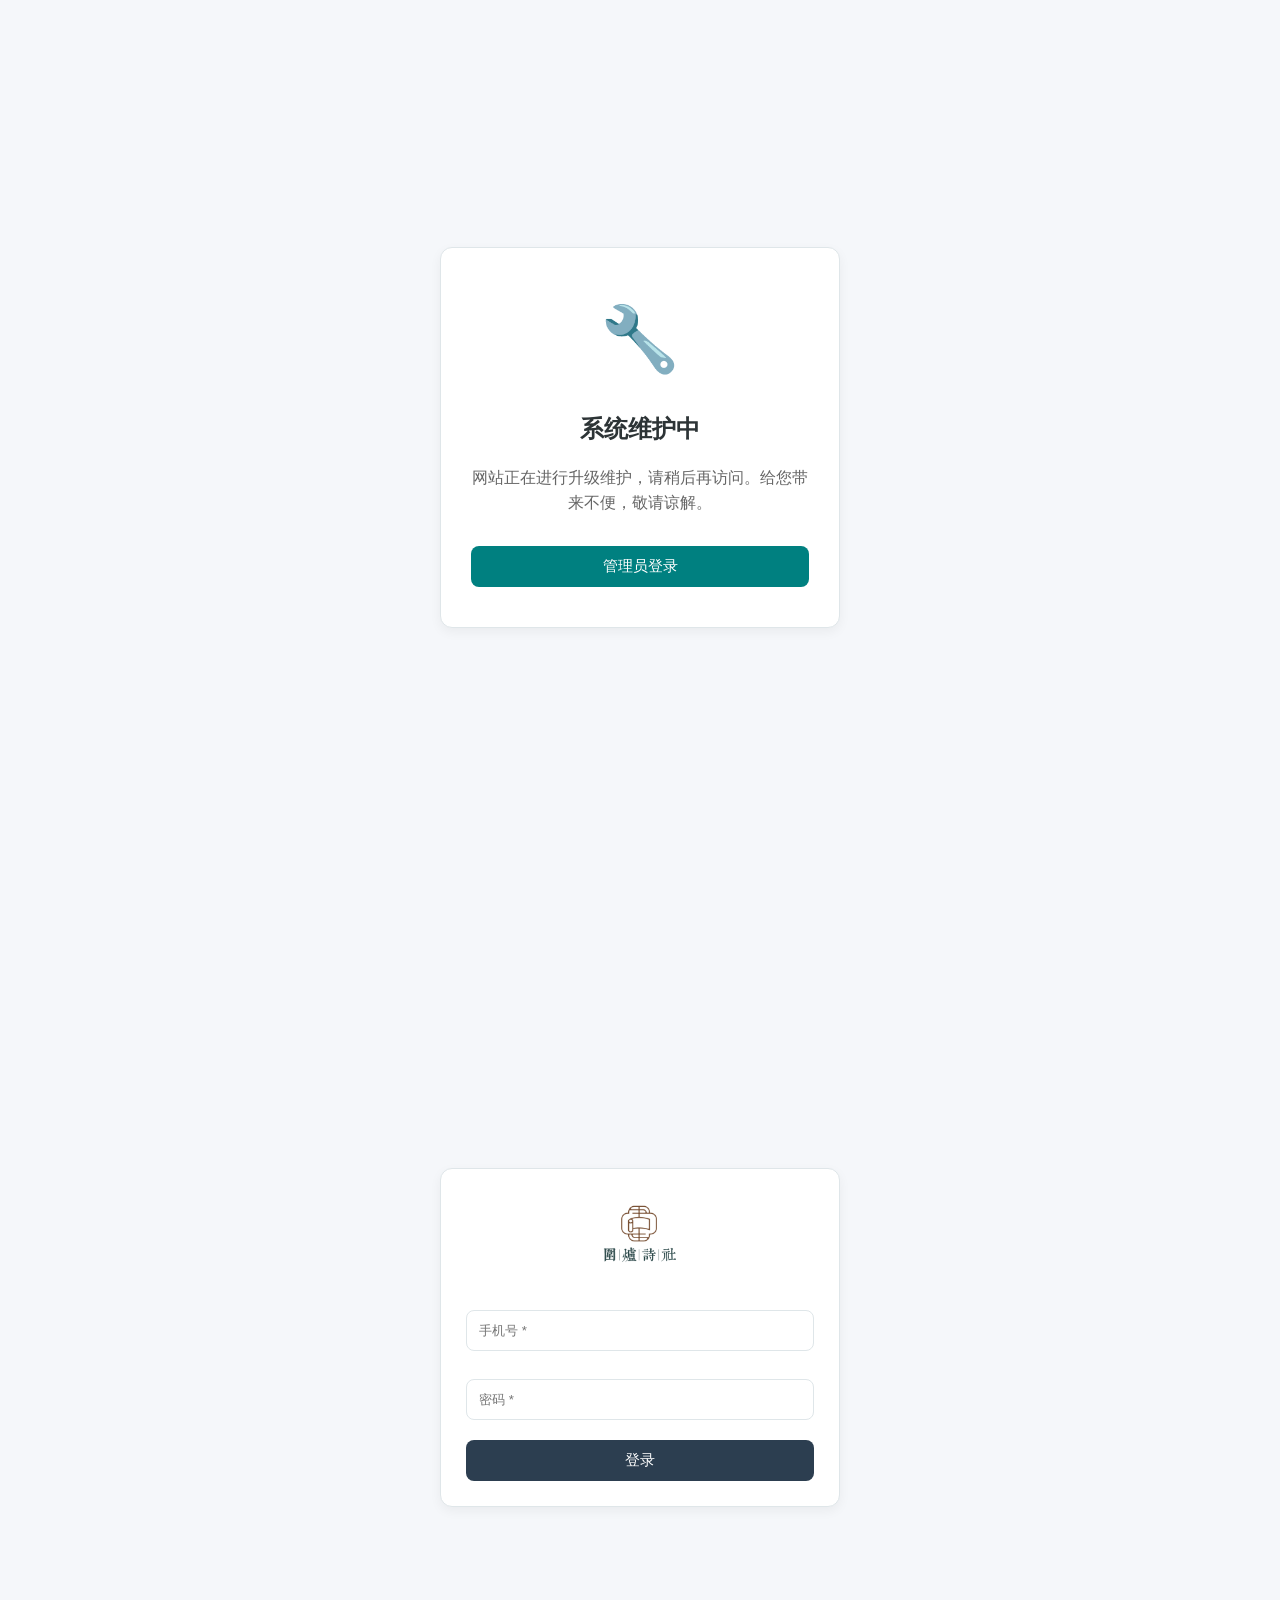
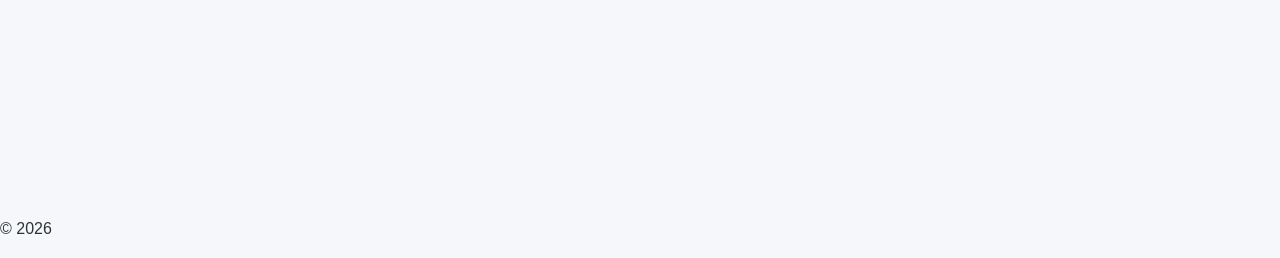
==== commit ec6db54f: "1.完善增添了诗文详情页展示和调用功能；2.增加了底部版权文案；" ====
--- a/src/static/index.html
+++ b/src/static/index.html
@@ -57,6 +57,28 @@
         <!-- Global Search Bar -->
         <div class="search-container">
             <input type="text" id="global-search-input" placeholder="搜索 活动 / 藏诗阁 / 事务 ..." style="width: 100%; padding: 12px; box-sizing: border-box; border: 1px solid #ddd; border-radius: 8px; font-size: 16px; box-shadow: 0 2px 4px rgba(0,0,0,0.05);">
+        </div>
+
+        <!-- 年度诗词周报热力图 -->
+        <div class="weekly-heatmap-container" id="weekly-heatmap-container">
+            <div class="heatmap-header">
+                <h4 class="heatmap-title">年度热力图</h4>
+                <select id="heatmap-year-select" onchange="loadWeeklyHeatmap()"></select>
+            </div>
+            <div class="heatmap-grid" id="weekly-heatmap"></div>
+            <div class="heatmap-info" id="heatmap-info"></div>
+            <div class="heatmap-legend">
+                <span class="legend-label">少</span>
+                <span class="legend-box level-0"></span>
+                <span class="legend-box level-1"></span>
+                <span class="legend-box level-2"></span>
+                <span class="legend-box level-3"></span>
+                <span class="legend-box level-4"></span>
+                <span class="legend-label">多</span>
+                <span class="legend-divider"></span>
+                <span class="legend-box activity"></span>
+                <span class="legend-label">活动周</span>
+            </div>
         </div>
 
         <!-- Search Results Section (Hidden by default) -->
@@ -654,6 +676,19 @@
         </div>
     </div>
 
+    <!-- Read-Only Poem Detail Modal -->
+    <div id="modal-poem-view" class="modal hidden">
+        <div class="modal-content" style="max-width:700px;">
+            <span class="close" onclick="toggleModal('modal-poem-view')"></span>
+            <div style="display:flex; justify-content:space-between; align-items:flex-start; margin-top:35px; margin-bottom:20px;">
+                <h3 id="view-poem-title" style="margin:0; flex:1; padding-right:12px;"></h3>
+                <span id="view-poem-type" style="flex-shrink:0;"></span>
+            </div>
+            <div id="view-poem-container"></div>
+            <div id="view-poem-actions" style="margin-top:20px; padding-top:15px; border-top:1px solid #eee; display:flex; justify-content:flex-end; gap:10px;"></div>
+        </div>
+    </div>
+
     <div id="modal-finance" class="modal hidden">
         <div class="modal-content">
             <span class="close" onclick="toggleModal('modal-finance')"></span>
@@ -800,8 +835,14 @@
     </div>
     
     </div> <!-- Close main-app div -->
+    <footer class="site-footer">
+        <p>&copy; <span id="footer-year"></span> <span id="footer-site-name"></span></p>
+    </footer>
     <script src="/static/marked.umd.js"></script>
     <script src="/static/purify.min.js"></script>
     <script src="/static/app.js"></script>
+    <script>
+        document.getElementById('footer-year').textContent = new Date().getFullYear();
+    </script>
 </body>
 </html>
